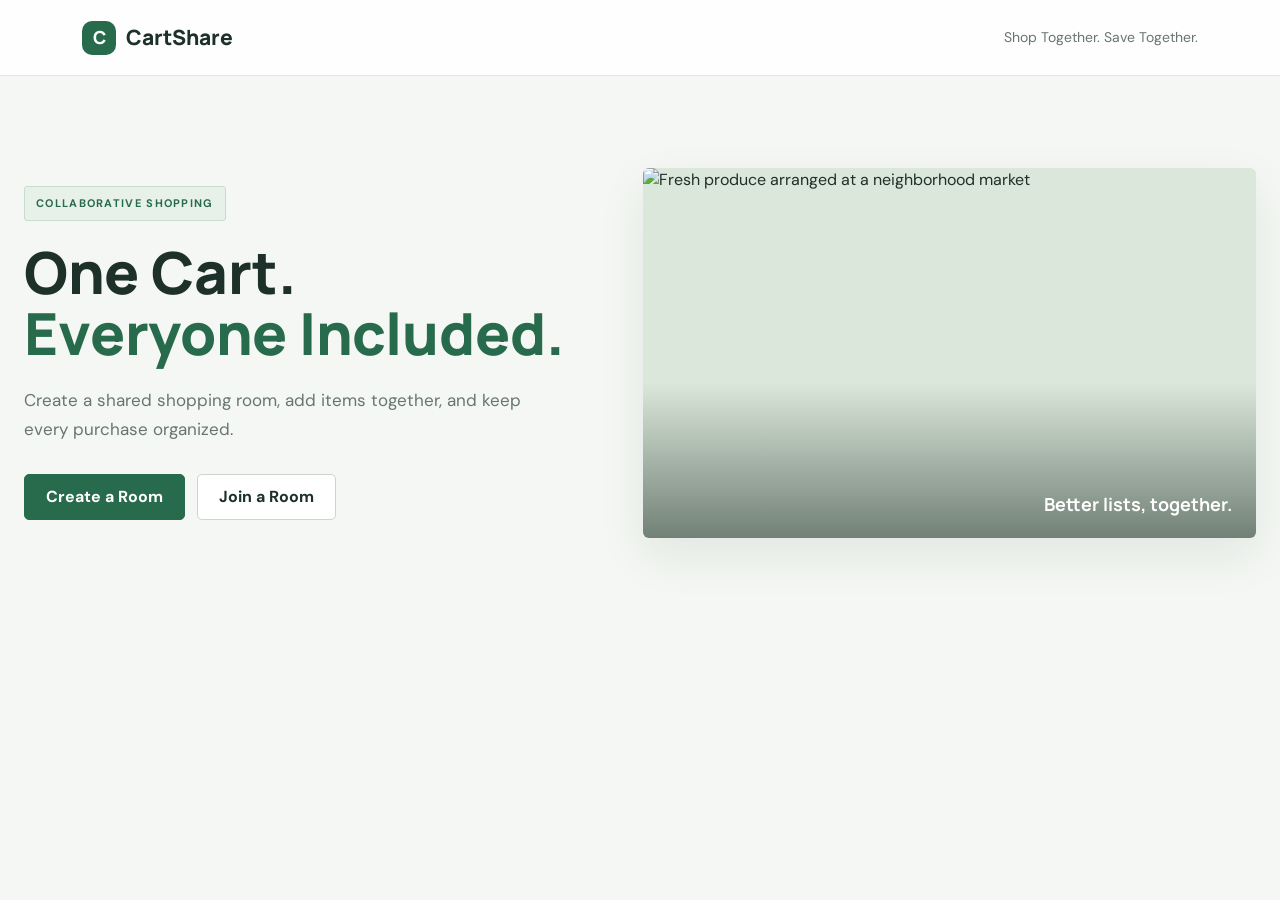
==== index.html @ 0676af39 "Complete CartShare project" ====
<!DOCTYPE html>
<html lang="en">
<head>
    <meta charset="UTF-8">
    <meta name="viewport" content="width=device-width, initial-scale=1.0">

    <title>CartShare | Collaborative Shopping</title>

    <link
        href="https://cdn.jsdelivr.net/npm/bootstrap@5.3.3/dist/css/bootstrap.min.css"
        rel="stylesheet"
    >

    <link rel="stylesheet" href="css/style.css?v=3">
</head>

<body data-page="landing">

    <!-- Navbar -->
    <nav class="navbar navbar-expand-lg">
        <div class="container">
            <a class="navbar-brand" href="index.html">
                <span class="brand-mark" aria-hidden="true">C</span> CartShare
            </a>

            <span class="navbar-text">
                Shop Together. Save Together.
            </span>
        </div>
    </nav>


    <!-- Hero Section -->
    <section class="hero">
        <div class="container text-center">

            <span class="badge-custom">COLLABORATIVE SHOPPING</span>

            <h1>
                One Cart.<br>
                <span>Everyone Included.</span>
            </h1>

            <p>
                Create a shared shopping room, add items together,
                and keep every purchase organized.
            </p>

            <div class="hero-buttons">
                <button class="btn-primary-custom" type="button" data-room-mode="create">
                    Create a Room
                </button>

                <button class="btn-secondary-custom" type="button" data-room-mode="join">
                    Join a Room
                </button>
            </div>

        </div>
        <div class="hero-visual" aria-label="Fresh groceries ready to share">
            <img
                src="https://images.unsplash.com/photo-1542838132-92c53300491e?auto=format&fit=crop&w=1400&q=85"
                alt="Fresh produce arranged at a neighborhood market"
            >
            <span class="image-note">Better lists, together.</span>
        </div>
    </section>


    <!-- Room Section -->
    <section id="roomSection" class="room-section" hidden>

        <div class="container">

            <div class="room-card">

                <span class="small-label">GET STARTED</span>
                <h2>Start with your name.</h2>

                <p class="room-subtitle">
                    Create a room for your group or join one already in progress.
                </p>

                <div class="form-switch" role="group" aria-label="Choose room action">
                    <button class="form-switch-button is-selected" type="button" data-form-mode="create" aria-pressed="true">
                        Create room
                    </button>
                    <button class="form-switch-button" type="button" data-form-mode="join" aria-pressed="false">
                        Join room
                    </button>
                </div>

                <form id="roomForm" novalidate>
                    <input id="formMode" type="hidden" value="create">

                    <div class="mb-3">
                        <label for="userName">Your Name</label>
                        <input
                            type="text"
                            id="userName"
                            class="form-control"
                            placeholder="How should we call you?"
                            autocomplete="name"
                            maxlength="48"
                            required
                        >
                    </div>

                    <div class="mb-3" id="roomCodeField" hidden>
                        <label for="roomCode">Room code</label>
                        <input
                            type="text"
                            id="roomCode"
                            class="form-control"
                            placeholder="e.g. CART1234"
                            autocomplete="off"
                            maxlength="16"
                            autocapitalize="characters"
                        >
                    </div>

                    <button id="roomSubmit" type="submit" class="btn-primary-custom form-submit">
                        Create Room
                    </button>

                </form>

            </div>

        </div>

    </section>


    <script src="js/script.js?v=3"></script>

</body>
</html>
---- css/style.css ----
@import url("https://fonts.googleapis.com/css2?family=DM+Sans:wght@400;500;600;700&family=Manrope:wght@500;600;700;800&display=swap");

:root {
    color-scheme: light;
    --ink: #1d3029;
    --muted: #68766f;
    --green: #286b4c;
    --green-dark: #1d5038;
    --green-wash: #e7f1e9;
    --coral: #c65e46;
    --paper: #ffffff;
    --canvas: #f4f7f3;
    --line: #dfe7e0;
    --shadow: 0 18px 48px rgba(29, 48, 41, 0.08);
}

* {
    box-sizing: border-box;
}

[hidden] {
    display: none !important;
}

html {
    scroll-behavior: smooth;
}

body {
    min-width: 320px;
    margin: 0;
    color: var(--ink);
    background: var(--canvas);
    font-family: "DM Sans", sans-serif;
    font-size: 16px;
    line-height: 1.5;
}

button,
input {
    font: inherit;
}

button,
a {
    -webkit-tap-highlight-color: transparent;
}

a {
    color: inherit;
}

button:focus-visible,
a:focus-visible,
input:focus-visible {
    outline: 3px solid rgba(198, 94, 70, 0.48);
    outline-offset: 3px;
}

.navbar {
    position: relative;
    z-index: 2;
    min-height: 76px;
    padding: 14px 0;
    border-bottom: 1px solid var(--line);
    background: rgba(255, 255, 255, 0.94);
}

.navbar .container {
    display: flex;
    align-items: center;
    justify-content: space-between;
    gap: 20px;
}

.navbar-brand {
    display: inline-flex;
    align-items: center;
    gap: 10px;
    color: var(--ink);
    font-family: "Manrope", sans-serif;
    font-size: 21px;
    font-weight: 800;
    text-decoration: none;
}

.brand-mark {
    display: inline-grid;
    width: 34px;
    height: 34px;
    place-items: center;
    border-radius: 10px;
    color: #fff;
    background: var(--green);
    font-family: "Manrope", sans-serif;
    font-size: 18px;
    font-weight: 800;
}

.navbar-text {
    color: var(--muted);
    font-size: 14px;
}

.hero {
    display: grid;
    width: min(1240px, calc(100% - 48px));
    min-height: 560px;
    margin: 0 auto;
    padding: 70px 0 76px;
    grid-template-columns: minmax(0, 0.95fr) minmax(340px, 1.05fr);
    align-items: center;
    gap: 64px;
}

.hero > .container {
    width: auto;
    max-width: 570px;
    margin: 0;
    padding: 0;
    text-align: left !important;
}

.badge-custom,
.small-label {
    display: inline-block;
    color: var(--green);
    font-size: 11px;
    font-weight: 700;
    letter-spacing: 1.3px;
    text-transform: uppercase;
}

.badge-custom {
    margin-bottom: 20px;
    padding: 8px 11px;
    border: 1px solid #c8dccd;
    border-radius: 3px;
    background: var(--green-wash);
}

.hero h1,
.room-header h1,
.cart-header h1 {
    margin: 0;
    color: var(--ink);
    font-family: "Manrope", sans-serif;
    font-weight: 800;
    letter-spacing: 0;
}

.hero h1 {
    max-width: 600px;
    font-size: 58px;
    line-height: 1.06;
}

.hero h1 span {
    color: var(--green);
}

.hero p {
    max-width: 510px;
    margin: 22px 0 0;
    color: var(--muted);
    font-size: 17px;
    line-height: 1.7;
}

.hero-buttons,
.room-actions {
    display: flex;
    flex-wrap: wrap;
    gap: 12px;
    margin-top: 30px;
}

.btn-primary-custom,
.btn-secondary-custom,
.dashboard-button,
.text-button {
    display: inline-flex;
    min-height: 46px;
    align-items: center;
    justify-content: center;
    border: 1px solid transparent;
    border-radius: 5px;
    cursor: pointer;
    font-weight: 700;
    text-decoration: none;
    transition: background-color 160ms ease, border-color 160ms ease, color 160ms ease, transform 160ms ease;
}

.btn-primary-custom {
    padding: 0 21px;
    border-color: var(--green);
    color: #fff;
    background: var(--green);
}

.btn-primary-custom:hover {
    border-color: var(--green-dark);
    background: var(--green-dark);
    transform: translateY(-1px);
}

.btn-secondary-custom {
    padding: 0 21px;
    border-color: #cbd6cd;
    color: var(--ink);
    background: #fff;
}

.btn-secondary-custom:hover {
    border-color: var(--green);
    color: var(--green-dark);
    background: #f5faf5;
}

.hero-visual {
    position: relative;
    min-height: 370px;
    overflow: hidden;
    border-radius: 6px;
    background: #dbe7da;
    box-shadow: var(--shadow);
    animation: image-arrive 650ms ease both;
}

.hero-visual::after {
    position: absolute;
    inset: 58% 0 0;
    background: linear-gradient(transparent, rgba(17, 35, 27, 0.52));
    content: "";
    pointer-events: none;
}

.hero-visual img {
    display: block;
    width: 100%;
    height: 100%;
    min-height: 370px;
    object-fit: cover;
}

.image-note {
    position: absolute;
    z-index: 1;
    right: 24px;
    bottom: 20px;
    color: #fff;
    font-family: "Manrope", sans-serif;
    font-size: 18px;
    font-weight: 700;
}

.room-section {
    padding: 0 24px 76px;
    scroll-margin-top: 24px;
}

.room-card {
    max-width: 560px;
    margin: 0 auto;
    padding: 34px;
    border: 1px solid var(--line);
    border-radius: 6px;
    background: var(--paper);
    box-shadow: var(--shadow);
    animation: panel-arrive 300ms ease both;
}

.room-card h2,
.panel-heading h2 {
    margin: 8px 0 0;
    font-family: "Manrope", sans-serif;
    font-size: 29px;
    font-weight: 800;
    letter-spacing: 0;
}

.room-subtitle {
    margin: 8px 0 24px;
    color: var(--muted);
}

.form-switch {
    display: grid;
    margin-bottom: 24px;
    padding: 4px;
    border: 1px solid var(--line);
    border-radius: 5px;
    background: var(--canvas);
    grid-template-columns: 1fr 1fr;
}

.form-switch-button {
    min-height: 40px;
    border: 0;
    border-radius: 3px;
    color: var(--muted);
    background: transparent;
    cursor: pointer;
    font-size: 14px;
    font-weight: 700;
}

.form-switch-button.is-selected {
    color: var(--green-dark);
    background: #fff;
    box-shadow: 0 1px 4px rgba(29, 48, 41, 0.12);
}

.room-card label,
.add-item-card label {
    display: block;
    margin-bottom: 7px;
    color: var(--ink);
    font-size: 13px;
    font-weight: 700;
}

.room-card .mb-3,
.add-item-card .mb-3 {
    margin-bottom: 18px !important;
}

.form-control {
    min-height: 46px;
    padding: 10px 12px;
    border: 1px solid #cad6cc;
    border-radius: 4px;
    color: var(--ink);
    background: #fff;
    box-shadow: none;
}

.form-control:focus {
    border-color: var(--green);
    box-shadow: 0 0 0 3px rgba(40, 107, 76, 0.12);
}

.form-control::placeholder {
    color: #9aa69e;
}

.form-submit {
    width: 100%;
    margin-top: 4px;
}

.room-dashboard,
.cart-page {
    min-height: calc(100vh - 76px);
    padding: 54px 0 76px;
}

.room-header,
.cart-header {
    display: flex;
    align-items: center;
    justify-content: space-between;
    gap: 28px;
    margin-bottom: 36px;
}

.room-header h1,
.cart-header h1 {
    margin-top: 8px;
    font-size: 38px;
    line-height: 1.16;
}

.room-header p,
.cart-header p {
    margin: 9px 0 0;
    color: var(--muted);
}

.room-code-box {
    min-width: 172px;
    padding: 14px 19px;
    border: 1px solid #d2e3d5;
    border-radius: 5px;
    background: var(--green-wash);
    text-align: left;
}

.room-code-box span {
    display: block;
    margin-bottom: 4px;
    color: var(--green);
    font-size: 10px;
    font-weight: 700;
    letter-spacing: 1px;
}

.room-code-box strong {
    color: var(--green-dark);
    font-family: "Manrope", sans-serif;
    font-size: 21px;
    font-weight: 800;
}

.dashboard-grid {
    display: grid;
    grid-template-columns: repeat(4, minmax(0, 1fr));
    gap: 14px;
}

.dashboard-card {
    display: flex;
    min-height: 255px;
    flex-direction: column;
    align-items: flex-start;
    padding: 23px;
    border: 1px solid var(--line);
    border-radius: 5px;
    background: var(--paper);
    transition: border-color 160ms ease, transform 160ms ease, box-shadow 160ms ease;
    animation: panel-arrive 320ms ease both;
}

.dashboard-card:nth-child(2) { animation-delay: 45ms; }
.dashboard-card:nth-child(3) { animation-delay: 90ms; }
.dashboard-card:nth-child(4) { animation-delay: 135ms; }

.dashboard-card:hover {
    transform: translateY(-3px);
    border-color: #bfd4c4;
    box-shadow: 0 12px 28px rgba(29, 48, 41, 0.08);
}

.card-icon {
    display: grid;
    width: 42px;
    height: 42px;
    margin-bottom: 21px;
    place-items: center;
    border-radius: 4px;
    color: var(--green-dark);
    background: var(--green-wash);
    font-size: 21px;
}

.dashboard-card h3 {
    margin: 0;
    font-family: "Manrope", sans-serif;
    font-size: 18px;
    font-weight: 800;
}

.dashboard-card p {
    margin: 8px 0 20px;
    color: var(--muted);
    font-size: 14px;
    line-height: 1.55;
}

.dashboard-button {
    min-height: 40px;
    margin-top: auto;
    padding: 0 14px;
    border-color: #d2ddd4;
    color: var(--green-dark);
    background: #fff;
    font-size: 13px;
}

.dashboard-button:hover {
    border-color: var(--green);
    color: #fff;
    background: var(--green);
}

.room-panel,
.add-item-card,
.cart-card {
    margin-top: 22px;
    padding: 26px;
    border: 1px solid var(--line);
    border-radius: 5px;
    background: var(--paper);
    box-shadow: 0 8px 24px rgba(29, 48, 41, 0.035);
}

.room-panel {
    scroll-margin-top: 22px;
    animation: panel-arrive 240ms ease both;
}

.panel-heading,
.cart-card-header {
    display: flex;
    align-items: center;
    justify-content: space-between;
    gap: 18px;
    margin-bottom: 22px;
}

.panel-heading h2 {
    margin-top: 4px;
    font-size: 25px;
}

.panel-count,
#itemCount {
    padding: 6px 10px;
    border-radius: 3px;
    color: var(--green-dark);
    background: var(--green-wash);
    font-size: 12px;
    font-weight: 700;
    white-space: nowrap;
}

.participant-list,
.activity-list {
    border-top: 1px solid var(--line);
}

.participant-row,
.activity-item {
    display: flex;
    align-items: center;
    gap: 13px;
    padding: 14px 3px;
    border-bottom: 1px solid var(--line);
}

.participant-marker {
    width: 9px;
    height: 9px;
    flex: 0 0 9px;
    border-radius: 50%;
    background: var(--green);
    box-shadow: 0 0 0 4px var(--green-wash);
}

.participant-row strong {
    overflow-wrap: anywhere;
}

.participant-label {
    margin-left: auto;
    color: var(--muted);
    font-size: 12px;
}

.activity-item {
    align-items: flex-start;
    justify-content: space-between;
    gap: 22px;
}

.activity-item p {
    margin: 0;
    font-weight: 600;
    overflow-wrap: anywhere;
}

.activity-item time {
    flex: 0 0 auto;
    color: var(--muted);
    font-size: 12px;
}

.empty-state {
    padding: 28px 14px;
    color: var(--muted);
    text-align: center;
}

.empty-state h3 {
    margin: 0;
    color: var(--ink);
    font-family: "Manrope", sans-serif;
    font-size: 17px;
    font-weight: 800;
}

.empty-state p {
    margin: 6px 0 0;
    font-size: 14px;
}

.cart-empty-state::before {
    display: block;
    margin-bottom: 8px;
    color: var(--coral);
    content: "▱";
    font-size: 35px;
    line-height: 1;
}

.text-button {
    min-height: 38px;
    margin-top: 18px;
    padding: 0 12px;
    border-color: transparent;
    color: var(--muted);
    background: transparent;
    font-size: 13px;
}

.text-button:hover {
    color: var(--green-dark);
    background: var(--green-wash);
}

.receipt-actions {
    display: flex;
    align-items: center;
    gap: 8px;
}

.receipt-paper {
    max-width: 760px;
    margin: 0 auto;
    padding: 14px 0 0;
}

.receipt-brand {
    color: var(--green);
    font-family: "Manrope", sans-serif;
    font-size: 13px;
    font-weight: 800;
    letter-spacing: 1.4px;
}

.receipt-paper h3 {
    margin: 5px 0 18px;
    font-family: "Manrope", sans-serif;
    font-size: 21px;
    font-weight: 800;
}

.receipt-meta {
    display: flex;
    flex-wrap: wrap;
    justify-content: space-between;
    gap: 8px 20px;
    padding: 12px 0;
    border-top: 1px dashed #bdc9bf;
    border-bottom: 1px dashed #bdc9bf;
}

.receipt-meta p,
.receipt-summary p {
    display: flex;
    justify-content: space-between;
    gap: 18px;
    margin: 0;
    color: var(--muted);
    font-size: 13px;
}

.receipt-meta strong,
.receipt-summary strong {
    color: var(--ink);
}

.receipt-table-wrap {
    overflow-x: auto;
}

.receipt-table {
    width: 100%;
    border-collapse: collapse;
    font-size: 13px;
}

.receipt-table th,
.receipt-table td {
    padding: 12px 8px;
    border-bottom: 1px solid var(--line);
    text-align: left;
}

.receipt-table th {
    color: var(--muted);
    font-size: 11px;
    font-weight: 700;
    text-transform: uppercase;
}

.receipt-table th:not(:first-child),
.receipt-table td:not(:first-child) {
    text-align: right;
    white-space: nowrap;
}

.receipt-table th:first-child,
.receipt-table td:first-child {
    width: 45%;
    overflow-wrap: anywhere;
}

.receipt-empty {
    color: var(--muted);
    text-align: center !important;
}

.receipt-summary {
    display: grid;
    max-width: 340px;
    gap: 12px;
    margin: 18px 0 0 auto;
}

.receipt-summary p {
    color: var(--ink);
}

.receipt-grand-total {
    padding-top: 12px;
    border-top: 2px solid var(--ink);
    font-size: 16px !important;
    font-weight: 700;
}

.receipt-grand-total strong {
    color: var(--green-dark);
    font-family: "Manrope", sans-serif;
    font-size: 20px;
}

.add-item-card {
    margin-top: 0;
}

.add-item-card h2,
.cart-card-header h2 {
    margin: 0;
    font-family: "Manrope", sans-serif;
    font-size: 20px;
    font-weight: 800;
}

.add-item-card form > .btn-primary-custom {
    margin-top: 18px;
}

.cart-card {
    margin-top: 18px;
}

.cart-card-header {
    margin-bottom: 4px;
}

.cart-item {
    display: grid;
    align-items: center;
    gap: 18px;
    padding: 17px 0;
    border-bottom: 1px solid var(--line);
    grid-template-columns: minmax(0, 1fr) auto auto;
}

.cart-item-info h3 {
    margin: 0 0 4px;
    font-family: "Manrope", sans-serif;
    font-size: 16px;
    font-weight: 800;
    overflow-wrap: anywhere;
}

.cart-item-info p {
    margin: 0;
    color: var(--muted);
    font-size: 13px;
    overflow-wrap: anywhere;
}

.cart-item-total {
    font-family: "Manrope", sans-serif;
    font-size: 15px;
    white-space: nowrap;
}

.remove-item {
    min-height: 36px;
    padding: 0 10px;
    border: 1px solid #e8cfc8;
    border-radius: 4px;
    color: #994c3b;
    background: #fff;
    cursor: pointer;
    font-size: 12px;
    font-weight: 700;
}

.remove-item:hover {
    border-color: var(--coral);
    color: #fff;
    background: var(--coral);
}

.cart-total {
    display: flex;
    align-items: center;
    justify-content: space-between;
    gap: 20px;
    margin-top: 18px;
    padding-top: 18px;
    border-top: 2px solid var(--ink);
    font-weight: 700;
}

.cart-total strong {
    color: var(--green-dark);
    font-family: "Manrope", sans-serif;
    font-size: 24px;
}

.checkout-link {
    width: 100%;
    margin-top: 18px;
    text-decoration: none;
}

.checkout-layout {
    display: grid;
    align-items: start;
    grid-template-columns: minmax(0, 1.05fr) minmax(320px, 0.95fr);
    gap: 20px;
}

.checkout-summary,
.checkout-form-card {
    margin-top: 0;
}

.checkout-summary .cart-total {
    margin-top: 8px;
}

.checkout-item-list {
    border-top: 1px solid var(--line);
}

.checkout-item {
    display: flex;
    align-items: center;
    justify-content: space-between;
    gap: 18px;
    padding: 14px 2px;
    border-bottom: 1px solid var(--line);
}

.checkout-item > div {
    display: grid;
    min-width: 0;
    gap: 3px;
}

.checkout-item > div strong {
    overflow-wrap: anywhere;
}

.checkout-item > div span {
    color: var(--muted);
    font-size: 13px;
}

.checkout-line-total {
    flex: 0 0 auto;
    font-family: "Manrope", sans-serif;
    font-size: 14px;
    white-space: nowrap;
}

.checkout-form-card h2 {
    margin: 5px 0 22px;
    font-family: "Manrope", sans-serif;
    font-size: 22px;
    font-weight: 800;
}

.checkout-address {
    min-height: 112px;
    resize: vertical;
}

.checkout-note {
    margin: 12px 0 0;
    color: var(--muted);
    font-size: 12px;
    text-align: center;
}

.checkout-error {
    margin: 0 0 12px;
    color: #a33b2b;
    font-size: 13px;
}

.form-submit:disabled {
    border-color: #aab8ae;
    background: #aab8ae;
    cursor: not-allowed;
    transform: none;
}

.confirmation-container {
    max-width: 820px;
}

.confirmation-card {
    padding: 34px;
    border: 1px solid var(--line);
    border-radius: 5px;
    background: var(--paper);
    box-shadow: var(--shadow);
}

.confirmation-mark {
    display: grid;
    width: 46px;
    height: 46px;
    margin-bottom: 22px;
    place-items: center;
    border-radius: 50%;
    color: var(--green-dark);
    background: var(--green-wash);
    font-size: 23px;
    font-weight: 700;
}

.confirmation-card h1 {
    margin: 8px 0 7px;
    font-family: "Manrope", sans-serif;
    font-size: 34px;
    font-weight: 800;
}

.confirmation-copy {
    margin: 0 0 24px;
    color: var(--muted);
}

.confirmation-meta {
    display: grid;
    margin-bottom: 26px;
    border-top: 1px solid var(--line);
    border-left: 1px solid var(--line);
    grid-template-columns: repeat(2, minmax(0, 1fr));
}

.confirmation-meta > div {
    display: grid;
    min-width: 0;
    gap: 4px;
    padding: 13px 15px;
    border-right: 1px solid var(--line);
    border-bottom: 1px solid var(--line);
}

.confirmation-meta span {
    color: var(--muted);
    font-size: 11px;
    font-weight: 700;
    text-transform: uppercase;
}

.confirmation-meta strong {
    overflow-wrap: anywhere;
}

.confirmation-items-wrap h2 {
    margin: 0 0 12px;
    font-family: "Manrope", sans-serif;
    font-size: 18px;
    font-weight: 800;
}

.confirmation-total {
    margin-top: 0;
}

.confirmation-actions {
    display: flex;
    flex-wrap: wrap;
    gap: 10px;
    margin-top: 25px;
}

.confirmation-actions .btn-primary-custom,
.confirmation-actions .btn-secondary-custom {
    text-decoration: none;
}

.back-link {
    display: inline-flex;
    min-height: 42px;
    align-items: center;
    gap: 8px;
    margin-top: 14px;
    color: var(--green-dark);
    font-size: 14px;
    font-weight: 700;
    text-decoration: none;
}

.back-link:hover {
    color: var(--coral);
}

@keyframes panel-arrive {
    from { opacity: 0; transform: translateY(8px); }
    to { opacity: 1; transform: translateY(0); }
}

@keyframes image-arrive {
    from { opacity: 0; transform: translateX(10px); }
    to { opacity: 1; transform: translateX(0); }
}

@media (max-width: 1000px) {
    .hero {
        gap: 36px;
    }

    .hero h1 {
        font-size: 49px;
    }

    .dashboard-grid {
        grid-template-columns: repeat(2, minmax(0, 1fr));
    }
}

@media (max-width: 700px) {
    .navbar {
        min-height: 66px;
    }

    .navbar .container {
        gap: 12px;
    }

    .navbar-brand {
        font-size: 19px;
    }

    .navbar-text {
        max-width: 145px;
        font-size: 12px;
        text-align: right;
    }

    .hero {
        width: min(100% - 36px, 520px);
        min-height: 0;
        padding: 50px 0 38px;
        grid-template-columns: 1fr;
        gap: 32px;
    }

    .hero h1 {
        font-size: 43px;
    }

    .hero p {
        font-size: 16px;
    }

    .hero-visual,
    .hero-visual img {
        min-height: 230px;
        max-height: 280px;
    }

    .hero-buttons {
        display: grid;
        grid-template-columns: 1fr 1fr;
    }

    .hero-buttons button {
        padding: 0 12px;
        font-size: 13px;
    }

    .room-section {
        padding: 0 18px 52px;
    }

    .room-card {
        padding: 25px 20px;
    }

    .room-card h2 {
        font-size: 25px;
    }

    .room-dashboard,
    .cart-page {
        min-height: calc(100vh - 66px);
        padding: 36px 0 54px;
    }

    .room-header,
    .cart-header {
        align-items: stretch;
        flex-direction: column;
        gap: 18px;
        margin-bottom: 26px;
    }

    .room-header h1,
    .cart-header h1 {
        font-size: 32px;
    }

    .room-code-box {
        width: 100%;
    }

    .dashboard-grid {
        grid-template-columns: 1fr;
        gap: 10px;
    }

    .dashboard-card {
        min-height: 0;
        padding: 20px;
    }

    .card-icon {
        margin-bottom: 14px;
    }

    .dashboard-card p {
        margin-bottom: 16px;
    }

    .room-panel,
    .add-item-card,
    .cart-card,
    .confirmation-card {
        margin-top: 14px;
        padding: 20px 16px;
    }

    .checkout-layout {
        grid-template-columns: 1fr;
        gap: 14px;
    }

    .checkout-form-card {
        margin-top: 0;
    }

    .confirmation-card h1 {
        font-size: 28px;
    }

    .confirmation-meta {
        grid-template-columns: 1fr;
    }

    .panel-heading,
    .cart-card-header {
        align-items: flex-start;
    }

    .panel-heading h2 {
        font-size: 22px;
    }

    .receipt-actions {
        align-items: flex-end;
        flex-direction: column;
    }

    .cart-item {
        gap: 8px 12px;
        grid-template-columns: minmax(0, 1fr) auto;
    }

    .cart-item-info {
        grid-column: 1 / -1;
    }

    .cart-item-total {
        grid-column: 1;
    }

    .remove-item {
        grid-column: 2;
        grid-row: 2;
    }
}

@media (max-width: 420px) {
    .navbar .container {
        padding-right: 16px;
        padding-left: 16px;
    }

    .navbar-text {
        max-width: 125px;
    }

    .hero {
        width: calc(100% - 32px);
    }

    .hero h1 {
        font-size: 38px;
    }

    .hero-buttons {
        grid-template-columns: 1fr;
    }

    .room-header h1,
    .cart-header h1 {
        font-size: 29px;
    }

    .receipt-meta {
        flex-direction: column;
    }

    .receipt-meta p {
        justify-content: space-between;
    }

    .confirmation-actions {
        display: grid;
        grid-template-columns: 1fr;
    }
}

@media (prefers-reduced-motion: reduce) {
    *,
    *::before,
    *::after {
        scroll-behavior: auto !important;
        animation-duration: 0.01ms !important;
        animation-iteration-count: 1 !important;
        transition-duration: 0.01ms !important;
    }
}

@media print {
    body {
        min-width: 0;
        color: #111;
        background: #fff;
    }

    body * {
        visibility: hidden !important;
    }

    #receiptPanel,
    #receiptPanel * {
        visibility: visible !important;
    }

    #receiptPanel {
        position: absolute;
        inset: 0;
        display: block !important;
        width: 100%;
        margin: 0;
        padding: 0;
        border: 0;
        background: #fff;
        box-shadow: none;
    }

    #receiptPanel .no-print,
    .navbar,
    .room-header,
    .dashboard-grid,
    .text-button,
    #printReceipt {
        display: none !important;
    }

    .receipt-paper {
        max-width: none;
        margin: 0;
        padding: 0;
    }

    .receipt-table th,
    .receipt-table td {
        border-color: #bbb;
    }
}
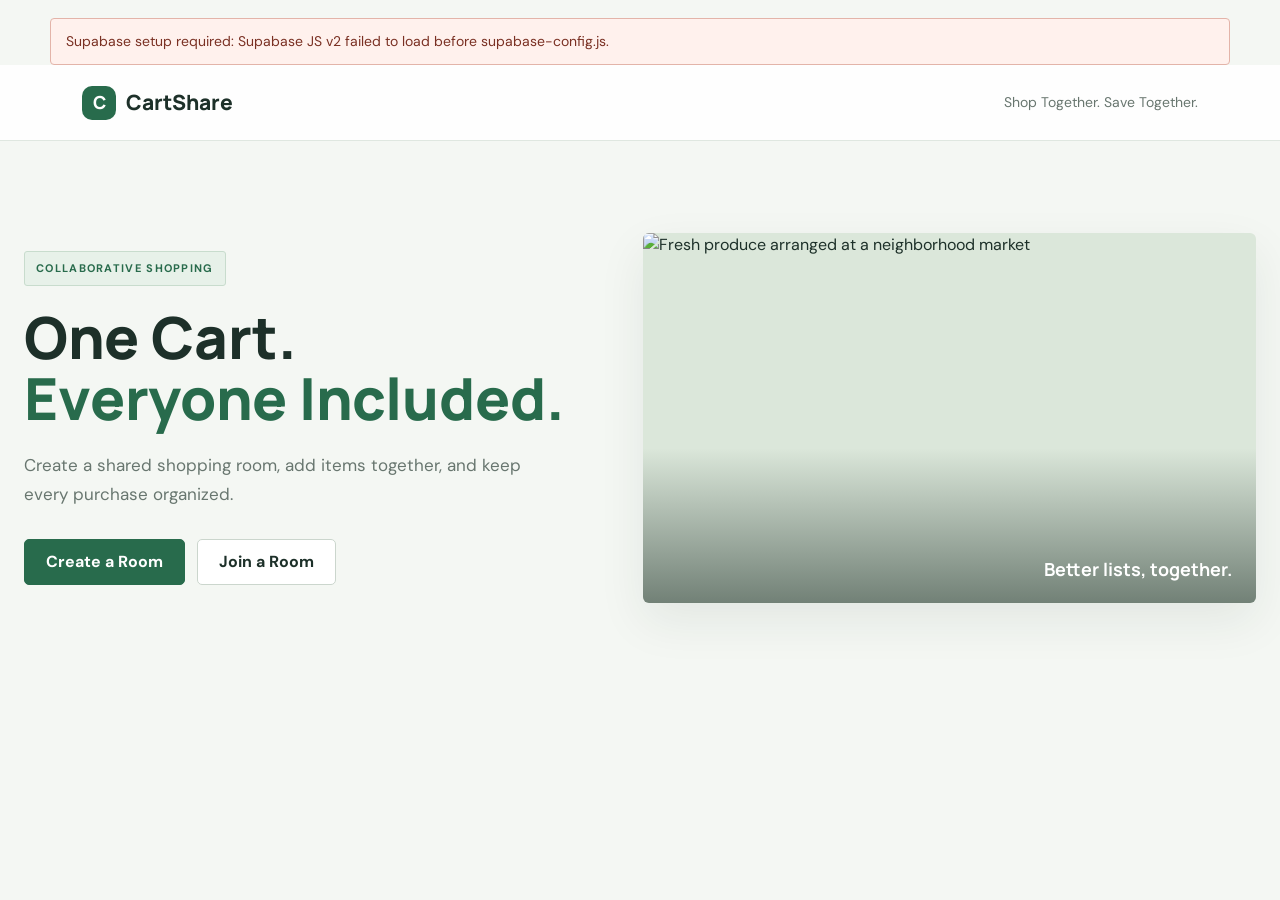
==== commit 2d6fc5bd: "Connect CartShare to Supabase" ====
--- a/index.html
+++ b/index.html
@@ -132,7 +132,9 @@
     </section>
 
 
-    <script src="js/script.js?v=3"></script>
+    <script src="https://cdn.jsdelivr.net/npm/@supabase/supabase-js@2"></script>
+    <script src="js/supabase-config.js?v=1"></script>
+    <script src="js/script.js?v=4"></script>
 
 </body>
 </html>
--- a/css/style.css
+++ b/css/style.css
@@ -1007,6 +1007,21 @@
     color: var(--coral);
 }
 
+.app-error {
+    width: min(100% - 36px, 1180px);
+    margin: 18px auto 0;
+    padding: 12px 15px;
+    border: 1px solid #e3b4a9;
+    border-radius: 4px;
+    color: #7a3023;
+    background: #fff1ed;
+    font-size: 14px;
+}
+
+.app-error[hidden] {
+    display: none;
+}
+
 @keyframes panel-arrive {
     from { opacity: 0; transform: translateY(8px); }
     to { opacity: 1; transform: translateY(0); }
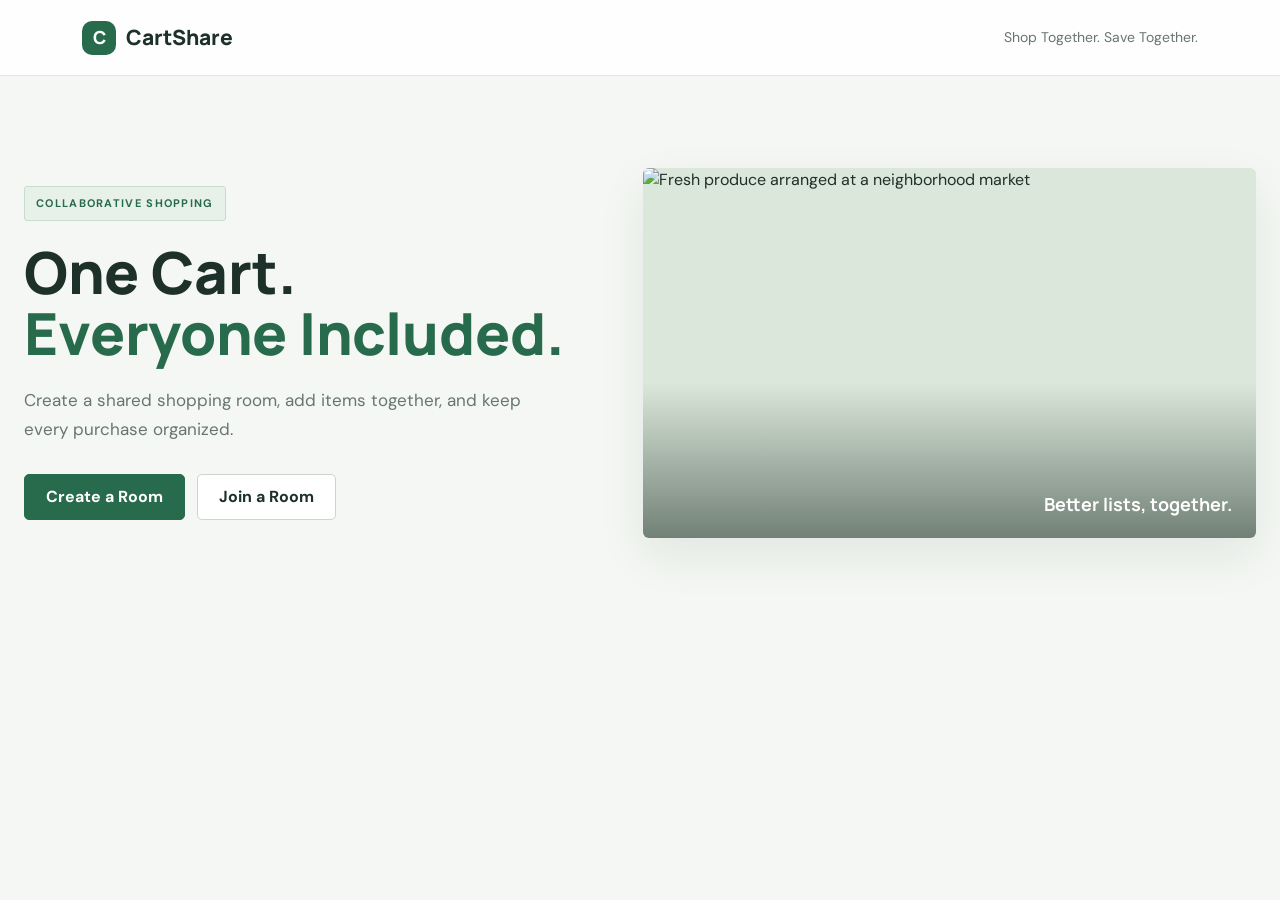
==== commit cb1abf09: "Finalize CartShare project" ====
--- a/index.html
+++ b/index.html
@@ -132,9 +132,7 @@
     </section>
 
 
-    <script src="https://cdn.jsdelivr.net/npm/@supabase/supabase-js@2"></script>
-    <script src="js/supabase-config.js?v=1"></script>
-    <script src="js/script.js?v=4"></script>
+    <script src="js/script.js?v=5"></script>
 
 </body>
 </html>
